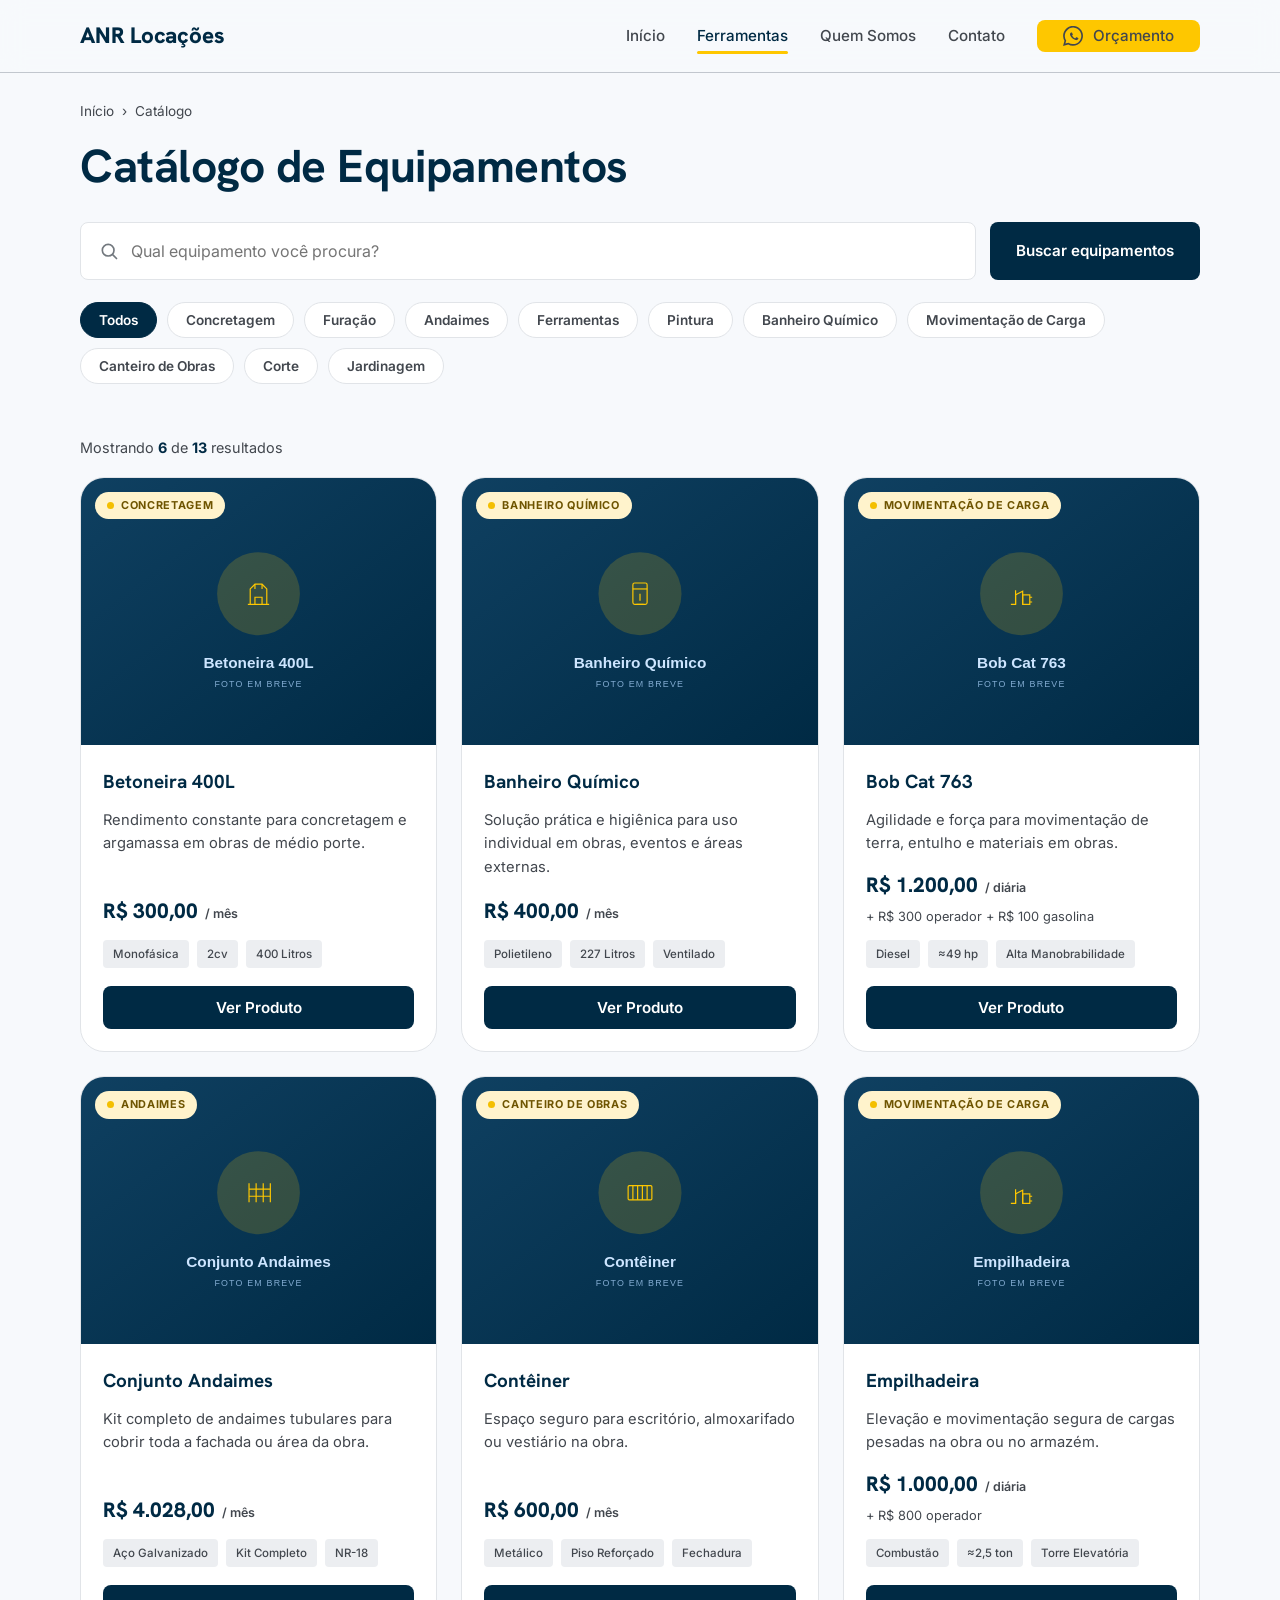
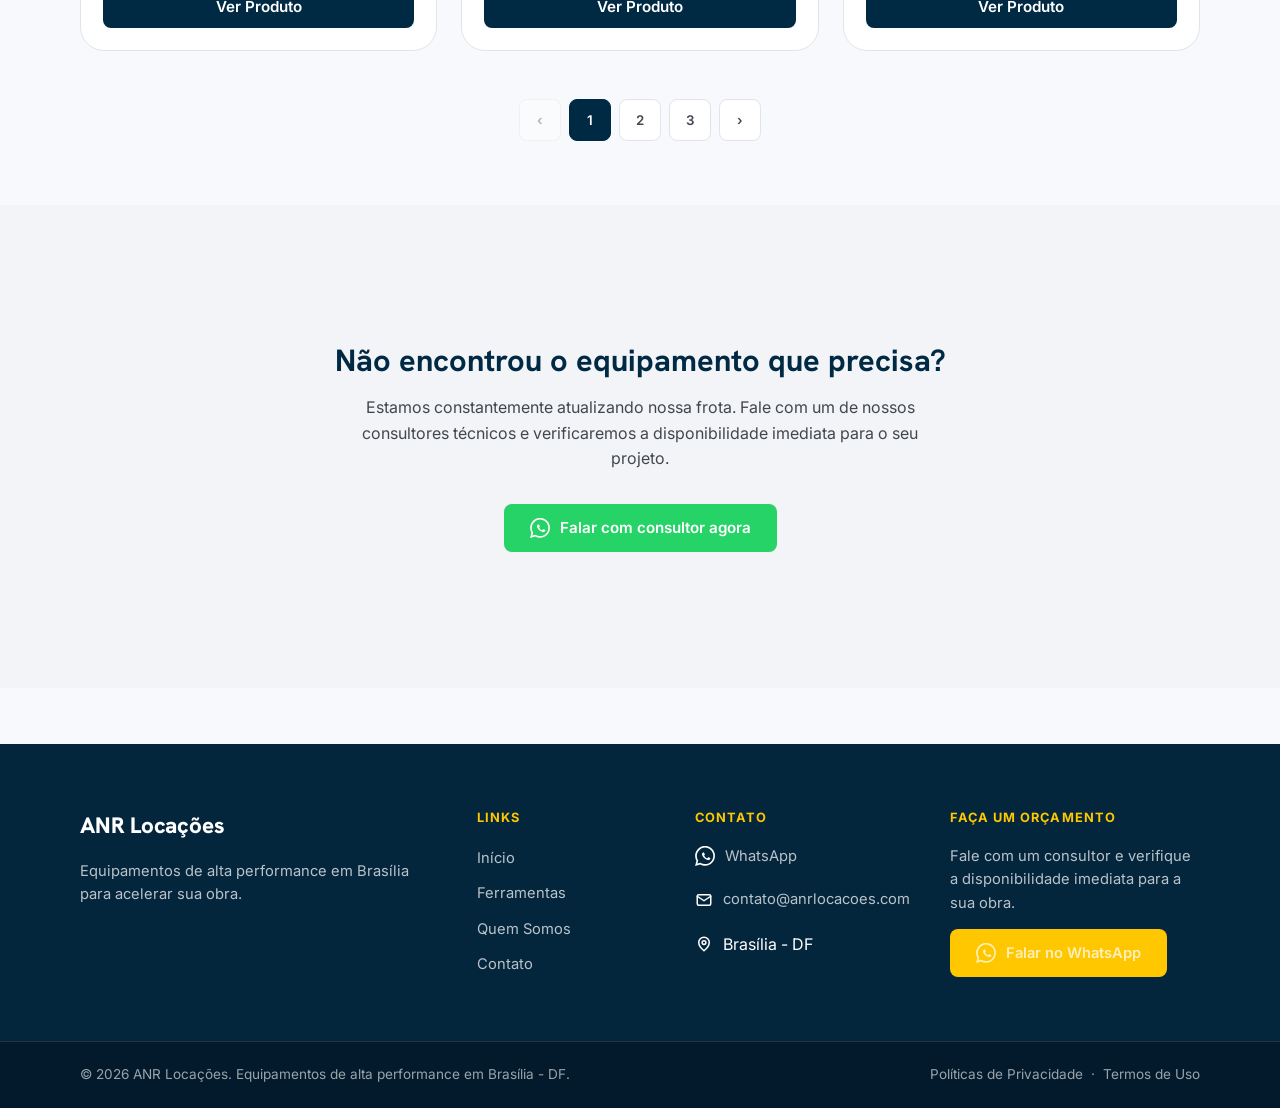
==== catalogo.html @ a4527ded "Initial commit: site ANR Locações Estrutura inicial do site estático (HTML/CSS/JS) para a ANR Locaçõ" ====
<!DOCTYPE html>
<html lang="pt-BR">
<head>
  <meta charset="UTF-8">
  <meta name="viewport" content="width=device-width, initial-scale=1.0">
  <title>Catálogo de Equipamentos — ANR Locações</title>
  <meta name="description" content="Catálogo completo de equipamentos para locação em Brasília. Filtre por categoria e encontre o que sua obra precisa.">
  <link rel="preconnect" href="https://fonts.googleapis.com">
  <link rel="preconnect" href="https://fonts.gstatic.com" crossorigin>
  <link href="https://fonts.googleapis.com/css2?family=Hanken+Grotesk:wght@600;700;800&family=Inter:wght@400;500;600;700&display=swap" rel="stylesheet">
  <link rel="stylesheet" href="css/estilo.css">
</head>
<body>
  <div id="header"></div>

  <main>
    <div class="container">
      <nav class="breadcrumb">
        <a href="index.html">Início</a>
        <span>›</span>
        <span>Catálogo</span>
      </nav>

      <header class="catalog-head">
        <h1 class="headline-lg text-primary" style="margin:8px 0 28px">Catálogo de Equipamentos</h1>

        <div class="search-bar">
          <label class="search-input">
            <svg viewBox="0 0 24 24" width="20" height="20" fill="none" stroke="currentColor" stroke-width="2" stroke-linecap="round"><circle cx="11" cy="11" r="7"/><path d="m21 21-4.3-4.3"/></svg>
            <input type="search" id="searchInput" placeholder="Qual equipamento você procura?">
          </label>
          <button class="btn btn-primary" id="searchBtn">Buscar equipamentos</button>
        </div>

        <div class="filter-chips" id="filterChips"></div>
      </header>

      <p class="result-count" id="resultCount"></p>
      <div id="catalogGrid" class="product-grid"></div>
      <nav class="pagination" id="pagination"></nav>
    </div>

    <!-- FAIXA CTA -->
    <section class="cta-band section" style="margin-top:64px">
      <div class="container">
        <h2 class="headline-md">Não encontrou o equipamento que precisa?</h2>
        <p>Estamos constantemente atualizando nossa frota. Fale com um de nossos consultores técnicos e verificaremos a disponibilidade imediata para o seu projeto.</p>
        <a class="btn btn-whatsapp" id="ctaConsultor" href="#" target="_blank" rel="noopener">
          <svg viewBox="0 0 24 24" width="20" height="20" fill="currentColor"><path d="M.06 24l1.7-6.2a11.9 11.9 0 1 1 4.5 4.4L.06 24zM6.6 20.1l.37.22a9.9 9.9 0 1 0-3.34-3.32l.24.38-1 3.67 3.73-.95zM18 14.3c-.25-.13-1.47-.72-1.7-.8-.23-.09-.4-.13-.56.13-.17.25-.64.8-.79.97-.14.16-.29.18-.54.06-.25-.13-1.05-.39-2-1.23-.74-.66-1.24-1.47-1.39-1.72-.14-.25-.01-.39.11-.51.11-.11.25-.29.37-.43.13-.14.17-.25.25-.41.08-.17.04-.31-.02-.43-.06-.13-.56-1.35-.77-1.85-.2-.48-.41-.42-.56-.42l-.48-.01c-.17 0-.43.06-.66.31-.23.25-.86.84-.86 2.05s.89 2.38 1.01 2.54c.12.17 1.75 2.67 4.23 3.74.59.26 1.05.41 1.41.52.59.19 1.13.16 1.56.1.48-.07 1.47-.6 1.68-1.18.21-.58.21-1.07.14-1.18-.06-.1-.22-.16-.47-.28z"/></svg>
          Falar com consultor agora
        </a>
      </div>
    </section>
  </main>

  <div id="footer"></div>

  <script src="js/config.js"></script>
  <script src="js/dados.js"></script>
  <script src="js/componentes.js"></script>
  <script src="js/catalogo.js"></script>
</body>
</html>
---- css/estilo.css ----
/* =====================================================================
   ANR LOCAÇÕES — Design System "Industrial Premium"
   Tokens extraídos fielmente do DESIGN.md do Google Stitch.
   Você normalmente NÃO precisa mexer aqui para adicionar produtos.
   ===================================================================== */

/* ---------- 1. TOKENS (cores, tipografia, espaçamento) ---------- */
:root {
  /* Superfícies / fundo */
  --surface:               #f7f9fc;
  --surface-card:          #ffffff;
  --surface-container-low: #f2f4f7;
  --surface-container:     #eceef1;
  --surface-container-high:#e6e8eb;

  /* Texto */
  --on-surface:            #191c1e;   /* grafite */
  --on-surface-variant:    #42474e;
  --outline:               #72787e;
  --outline-variant:       #c2c7ce;
  --card-border:           #e1e4e8;

  /* Primária — Azul Petróleo */
  --primary:               #002a44;
  --primary-container:     #0f4061;
  --on-primary:            #ffffff;
  --on-primary-container:  #83acd2;
  --primary-soft:          #cde5ff;

  /* Secundária — Amarelo Construção */
  --secondary:             #fec700;
  --secondary-dim:         #f4bf00;
  --on-secondary:          #191c1e;
  --secondary-soft:        #fff3cc;

  /* Apoio */
  --whatsapp:              #25d366;
  --whatsapp-dim:          #1ebe5b;
  --footer-bg:             #04263d;
  --footer-deep:           #021a2b;
  --error:                 #ba1a1a;

  /* Tipografia */
  --font-display: 'Hanken Grotesk', system-ui, sans-serif;
  --font-body:    'Inter', system-ui, sans-serif;

  /* Raios */
  --r-sm: 0.25rem;
  --r:    0.5rem;
  --r-md: 0.75rem;
  --r-lg: 1rem;
  --r-xl: 1.5rem;
  --r-full: 9999px;

  /* Espaçamento — regra dos 8px */
  --container: 1280px;
  --gutter: 24px;
  --section-gap: 120px;

  /* Sombras (azul petróleo, blur grande, baixa opacidade) */
  --shadow-card: 0 10px 30px rgba(15, 64, 97, 0.08);
  --shadow-float: 0 18px 50px rgba(15, 64, 97, 0.16);
}

/* ---------- 2. RESET ---------- */
*, *::before, *::after { box-sizing: border-box; margin: 0; padding: 0; }
html { scroll-behavior: smooth; -webkit-text-size-adjust: 100%; }
body {
  font-family: var(--font-body);
  font-size: 16px;
  line-height: 1.6;
  color: var(--on-surface);
  background: var(--surface);
  -webkit-font-smoothing: antialiased;
}
img { max-width: 100%; display: block; }
a { color: inherit; text-decoration: none; }
button { font-family: inherit; cursor: pointer; border: none; background: none; }
ul { list-style: none; }

/* ---------- 3. TIPOGRAFIA ---------- */
.display-lg {
  font-family: var(--font-display);
  font-size: clamp(2.25rem, 5.5vw, 4rem);
  font-weight: 800; line-height: 1.1; letter-spacing: -0.02em;
}
.headline-lg {
  font-family: var(--font-display);
  font-size: clamp(1.75rem, 3.6vw, 3rem);
  font-weight: 700; line-height: 1.2; letter-spacing: -0.01em;
}
.headline-md {
  font-family: var(--font-display);
  font-size: clamp(1.5rem, 2.4vw, 2rem);
  font-weight: 700; line-height: 1.3;
}
.label-md {
  font-family: var(--font-body);
  font-size: 0.875rem; font-weight: 600;
  letter-spacing: 0.05em; text-transform: uppercase;
}
.text-muted { color: var(--on-surface-variant); }
.text-primary { color: var(--primary); }

/* ---------- 4. LAYOUT ---------- */
.container {
  width: 100%;
  max-width: var(--container);
  margin-inline: auto;
  padding-inline: 80px;
}
.section { padding-block: 64px; }
.section-tight { padding-block: 32px; }

/* Título de seção com a "lasca" amarela */
.section-title {
  font-family: var(--font-display);
  font-size: clamp(1.5rem, 2.6vw, 2rem);
  font-weight: 800; color: var(--primary);
  letter-spacing: -0.01em; text-transform: uppercase;
  position: relative; padding-left: 18px; margin-bottom: 8px;
}
.section-title::before {
  content: ""; position: absolute; left: 0; top: 0.15em; bottom: 0.15em;
  width: 6px; border-radius: var(--r-full); background: var(--secondary);
}
.section-sub { color: var(--on-surface-variant); margin-bottom: 40px; max-width: 60ch; }

/* ---------- 5. BOTÕES ---------- */
.btn {
  display: inline-flex; align-items: center; justify-content: center; gap: 10px;
  font-family: var(--font-body); font-weight: 600; font-size: 0.95rem;
  padding: 14px 26px; border-radius: var(--r); line-height: 1;
  transition: transform .15s ease, background .2s ease, box-shadow .2s ease;
  white-space: nowrap;
}
.btn:active { transform: translateY(1px); }
.btn-primary { background: var(--primary); color: var(--on-primary); }
.btn-primary:hover { background: var(--primary-container); box-shadow: var(--shadow-card); }
.btn-secondary { background: var(--secondary); color: var(--on-secondary); }
.btn-secondary:hover { background: var(--secondary-dim); box-shadow: 0 8px 22px rgba(244,191,0,.35); }
.btn-ghost { background: transparent; border: 2px solid currentColor; }
.btn-ghost.on-dark { color: #fff; }
.btn-ghost:not(.on-dark) { color: var(--primary); }
.btn-ghost:hover { background: rgba(255,255,255,.08); }
.btn-whatsapp { background: var(--whatsapp); color: #fff; }
.btn-whatsapp:hover { background: var(--whatsapp-dim); box-shadow: 0 8px 22px rgba(37,211,102,.35); }
.btn-block { width: 100%; }

/* ---------- 6. CABEÇALHO ---------- */
.site-header {
  position: sticky; top: 0; z-index: 50;
  background: rgba(247,249,252,.85); backdrop-filter: blur(12px);
  border-bottom: 1px solid var(--outline-variant);
}
.site-header .container {
  display: flex; align-items: center; justify-content: space-between;
  height: 72px;
}
.brand {
  font-family: var(--font-display); font-weight: 800; font-size: 1.4rem;
  color: var(--primary); letter-spacing: -0.01em;
}
.nav { display: flex; align-items: center; gap: 32px; }
.nav a {
  font-size: 0.95rem; font-weight: 500; color: var(--on-surface-variant);
  position: relative; padding-block: 6px; transition: color .2s;
}
.nav a:hover, .nav a.active { color: var(--primary); }
.nav a.active::after {
  content: ""; position: absolute; left: 0; right: 0; bottom: 0; height: 3px;
  background: var(--secondary); border-radius: var(--r-full);
}
.nav-toggle { display: none; flex-direction: column; gap: 5px; padding: 8px; }
.nav-toggle span { width: 24px; height: 2px; background: var(--primary); border-radius: 2px; }

/* ---------- 7. HERO ---------- */
.hero { padding-top: 32px; }
.hero .container { max-width: 1480px; padding-inline: 48px; }
.hero-card {
  position: relative; border-radius: var(--r-xl); overflow: hidden;
  min-height: 440px; display: flex; align-items: center;
  background: var(--primary);
}
.hero-bg { position: absolute; inset: 0; width: 100%; height: 100%; object-fit: cover; }
.hero-overlay {
  position: absolute; inset: 0;
  background: linear-gradient(100deg, rgba(0,29,50,.92) 0%, rgba(0,42,68,.78) 45%, rgba(0,42,68,.25) 100%);
}
.hero-content { position: relative; z-index: 2; padding: 48px 56px; max-width: 640px; color: #fff; }
.hero-content .display-lg { color: #fff; font-size: clamp(2rem, 4.4vw, 3.4rem); line-height: 1.12; margin-bottom: 16px; }
.hero-content p { color: rgba(255,255,255,.85); font-size: 1.02rem; margin-bottom: 26px; max-width: 46ch; }
.hero-actions { display: flex; gap: 14px; flex-wrap: wrap; }
.hero-badge {
  position: absolute; right: 40px; bottom: 40px; z-index: 3;
  background: #fff; color: var(--on-surface); border-radius: var(--r-lg);
  padding: 18px 22px; max-width: 240px; box-shadow: var(--shadow-float);
  display: flex; gap: 14px; align-items: flex-start;
}
.hero-badge .pip {
  flex: none; width: 38px; height: 38px; border-radius: var(--r-full);
  background: var(--secondary); color: var(--primary);
  display: grid; place-items: center;
}
.hero-badge strong { display: block; font-family: var(--font-display); font-size: .95rem; }
.hero-badge span { font-size: .85rem; color: var(--on-surface-variant); }

/* ---------- 8. CATEGORIAS (grid de ícones) ---------- */
.cat-grid {
  display: grid; grid-template-columns: repeat(6, 1fr); gap: 16px;
}
.cat-card {
  background: var(--surface-card); border: 1px solid var(--card-border);
  border-radius: var(--r-lg); padding: 24px 14px; text-align: center;
  display: flex; flex-direction: column; align-items: center; gap: 14px;
  transition: transform .18s ease, box-shadow .18s ease, border-color .18s;
}
.cat-card:hover { transform: translateY(-4px); box-shadow: var(--shadow-card); border-color: var(--primary-soft); }
.cat-icon {
  width: 52px; height: 52px; border-radius: var(--r-md);
  background: var(--surface-container); color: var(--primary);
  display: grid; place-items: center;
}
.cat-card:hover .cat-icon { background: var(--primary); color: var(--secondary); }
.cat-name {
  font-family: var(--font-body); font-weight: 700; font-size: .78rem;
  letter-spacing: .04em; text-transform: uppercase; color: var(--primary);
}

/* ---------- 9. CARD DE PRODUTO ---------- */
.product-grid {
  display: grid; grid-template-columns: repeat(3, 1fr); gap: 24px;
}
.product-card {
  background: var(--surface-card); border: 1px solid var(--card-border);
  border-radius: var(--r-xl); overflow: hidden; display: flex; flex-direction: column;
  transition: transform .2s ease, box-shadow .2s ease;
}
.product-card:hover { transform: translateY(-6px); box-shadow: var(--shadow-card); }
.product-media { position: relative; aspect-ratio: 4/3; background: var(--surface-container-low); }
.product-media img { width: 100%; height: 100%; object-fit: cover; }
.product-chip {
  position: absolute; top: 14px; left: 14px; z-index: 2;
  background: var(--secondary-soft); color: var(--on-secondary-container, #6e5400);
  border-radius: var(--r-full); padding: 5px 12px;
  font-size: .68rem; font-weight: 700; letter-spacing: .06em; text-transform: uppercase;
  display: inline-flex; align-items: center; gap: 7px;
}
.product-chip .dot { width: 7px; height: 7px; border-radius: 50%; background: var(--secondary-dim); }
.product-body { padding: 22px; display: flex; flex-direction: column; gap: 12px; flex: 1; }
.product-title {
  font-family: var(--font-display); font-weight: 700; font-size: 1.18rem; color: var(--primary);
}
.product-desc { color: var(--on-surface-variant); font-size: .92rem; flex: 1; }
.spec-tags { display: flex; flex-wrap: wrap; gap: 8px; }
.spec-tag {
  background: var(--surface-container); color: var(--on-surface-variant);
  font-size: .72rem; font-weight: 500; padding: 5px 10px; border-radius: var(--r-sm);
}
.product-card .btn { margin-top: 6px; }

/* Disponibilidade */
.status-chip {
  display: inline-flex; align-items: center; gap: 8px;
  font-size: .8rem; font-weight: 600; padding: 6px 14px; border-radius: var(--r-full);
}
.status-chip.available { background: var(--secondary-soft); color: #6e5400; }
.status-chip.unavailable { background: var(--surface-container-high); color: var(--on-surface-variant); }
.status-chip .dot { width: 8px; height: 8px; border-radius: 50%; }
.status-chip.available .dot { background: var(--secondary-dim); }
.status-chip.unavailable .dot { background: var(--outline); }

/* Preço de locação */
.price-tag {
  font-family: var(--font-display); font-weight: 800; font-size: 1.3rem; color: var(--primary);
}
.price-tag .price-period {
  font-family: var(--font-body); font-size: .78rem; font-weight: 600;
  color: var(--on-surface-variant); margin-left: 2px;
}
.price-tag-lg { font-size: 1.7rem; margin: 6px 0 4px; }
.extra-cost { font-size: .8rem; color: var(--on-surface-variant); margin-top: -6px; }

/* ---------- 10. SEÇÃO "QUEM SOMOS" (petróleo) ---------- */
.about {
  background: linear-gradient(135deg, var(--primary) 0%, var(--primary-container) 100%);
  color: #fff;
}
.about .container { display: grid; grid-template-columns: 1fr 1.1fr; gap: 56px; align-items: center; padding-block: 96px; }
.about-img { border-radius: var(--r-lg); overflow: hidden; aspect-ratio: 4/5; box-shadow: var(--shadow-float); }
.about-img img { width: 100%; height: 100%; object-fit: cover; }
.about h2 { color: #fff; margin-bottom: 20px; }
.about p { color: rgba(255,255,255,.8); margin-bottom: 28px; }
.about-list { display: grid; grid-template-columns: 1fr 1fr; gap: 14px 24px; }
.about-list li { display: flex; align-items: center; gap: 10px; font-weight: 600; font-size: .92rem; }
.about-list .dot { width: 9px; height: 9px; border-radius: 50%; background: var(--secondary); flex: none; }

/* ---------- 11. ESTATÍSTICAS ---------- */
.stats { display: grid; grid-template-columns: repeat(4, 1fr); gap: 32px; }
.stat-number { font-family: var(--font-display); font-weight: 800; font-size: 2.5rem; color: var(--primary); line-height: 1; }
.stat-label { display: flex; align-items: center; gap: 8px; margin-top: 10px; font-size: .85rem; color: var(--on-surface-variant); }
.stat-label .dot { width: 8px; height: 8px; border-radius: 50%; background: var(--secondary); }

/* ---------- 12. RODAPÉ ---------- */
.site-footer { background: var(--footer-bg); color: #fff; margin-top: 56px; }
.footer-grid { display: grid; grid-template-columns: 2fr 1fr 1fr 1.4fr; gap: 40px; padding-block: 64px; }
.footer-grid .brand { color: #fff; margin-bottom: 16px; }
.footer-grid p, .footer-grid a { color: rgba(255,255,255,.72); font-size: .92rem; }
.footer-grid a:hover { color: var(--secondary); }
.footer-col h4 { font-size: .8rem; letter-spacing: .08em; text-transform: uppercase; color: var(--secondary); margin-bottom: 16px; }
.footer-col ul { display: flex; flex-direction: column; gap: 10px; }
.footer-contact li { display: flex; align-items: center; gap: 10px; margin-bottom: 10px; }
.newsletter { display: flex; gap: 8px; margin-top: 14px; }
.newsletter input {
  flex: 1; padding: 12px 14px; border-radius: var(--r); border: none;
  background: rgba(255,255,255,.1); color: #fff; font-family: inherit;
}
.newsletter input::placeholder { color: rgba(255,255,255,.5); }
.footer-bottom {
  border-top: 1px solid rgba(255,255,255,.12); background: var(--footer-deep);
}
.footer-bottom .container {
  display: flex; align-items: center; justify-content: space-between;
  padding-block: 22px; font-size: .85rem; color: rgba(255,255,255,.6); flex-wrap: wrap; gap: 10px;
}
.footer-bottom a { color: rgba(255,255,255,.6); }

/* ---------- 13. CATÁLOGO (busca, filtros, paginação) ---------- */
.breadcrumb { display: flex; gap: 8px; align-items: center; color: var(--on-surface-variant); font-size: .85rem; padding-top: 28px; }
.breadcrumb a:hover { color: var(--primary); }
.catalog-head { padding-block: 8px 28px; }
.search-bar { display: flex; gap: 14px; margin-bottom: 22px; }
.search-input {
  flex: 1; display: flex; align-items: center; gap: 12px;
  background: var(--surface-card); border: 1px solid var(--card-border);
  border-radius: var(--r); padding: 4px 18px; transition: border-color .2s, box-shadow .2s;
}
.search-input:focus-within { border-color: var(--primary); box-shadow: 0 0 0 3px rgba(0,42,68,.08); }
.search-input input { flex: 1; border: none; outline: none; padding: 14px 0; font-family: inherit; font-size: 1rem; background: transparent; color: var(--on-surface); }
.search-input svg { color: var(--outline); flex: none; }
.filter-chips { display: flex; flex-wrap: wrap; gap: 10px; }
.chip {
  background: var(--surface-card); border: 1px solid var(--card-border);
  color: var(--on-surface-variant); padding: 9px 18px; border-radius: var(--r-full);
  font-size: .85rem; font-weight: 600; transition: all .18s;
}
.chip:hover { border-color: var(--primary); color: var(--primary); }
.chip.active { background: var(--primary); color: #fff; border-color: var(--primary); }
.result-count { color: var(--on-surface-variant); font-size: .9rem; padding-block: 24px 18px; }
.result-count b { color: var(--primary); }
.empty-state { text-align: center; padding: 80px 20px; color: var(--on-surface-variant); }
.empty-state svg { color: var(--outline-variant); margin-bottom: 16px; }

.pagination { display: flex; justify-content: center; gap: 8px; margin-top: 48px; }
.pagination button {
  min-width: 42px; height: 42px; padding: 0 12px; border-radius: var(--r);
  border: 1px solid var(--card-border); background: var(--surface-card);
  color: var(--on-surface-variant); font-weight: 600; transition: all .18s;
}
.pagination button:hover:not(:disabled):not(.active) { border-color: var(--primary); color: var(--primary); }
.pagination button.active { background: var(--primary); color: #fff; border-color: var(--primary); }
.pagination button:disabled { opacity: .4; cursor: not-allowed; }

.cta-band { background: var(--surface-container-low); text-align: center; }
.cta-band .container { padding-block: 72px; }
.cta-band h2 { color: var(--primary); margin-bottom: 14px; }
.cta-band p { color: var(--on-surface-variant); max-width: 60ch; margin: 0 auto 32px; }

/* ---------- 14. PÁGINA DE PRODUTO ---------- */
.product-detail { display: grid; grid-template-columns: 1fr 1fr; gap: 56px; padding-block: 32px 24px; align-items: start; }
.detail-gallery { position: sticky; top: 96px; }
.detail-main-img {
  position: relative;
  border-radius: var(--r-xl); overflow: hidden; border: 1px solid var(--card-border);
  background: var(--surface-card); aspect-ratio: 1; box-shadow: var(--shadow-card);
}
.detail-main-img img { width: 100%; height: 100%; object-fit: cover; }
.detail-info .product-chip { position: static; margin-bottom: 16px; }
.detail-info h1 { font-family: var(--font-display); font-weight: 800; font-size: clamp(1.8rem, 3.4vw, 2.6rem); color: var(--primary); line-height: 1.15; margin-bottom: 16px; }
.detail-info > p { color: var(--on-surface-variant); font-size: 1.05rem; margin-bottom: 24px; }
.detail-actions { display: flex; gap: 14px; margin-block: 28px; flex-wrap: wrap; }
.spec-table { width: 100%; border-collapse: collapse; margin-top: 8px; border: 1px solid var(--card-border); border-radius: var(--r-lg); overflow: hidden; }
.spec-table th, .spec-table td { text-align: left; padding: 14px 18px; font-size: .92rem; }
.spec-table tr:nth-child(odd) { background: var(--surface-container-low); }
.spec-table th { color: var(--on-surface-variant); font-weight: 600; width: 45%; }
.spec-table td { color: var(--primary); font-weight: 600; }
.detail-block-title { font-family: var(--font-display); font-weight: 700; font-size: 1.25rem; color: var(--primary); margin: 36px 0 14px; }

/* Grade de produtos relacionados (4 colunas) */
.related-grid { display: grid; grid-template-columns: repeat(4, 1fr); gap: 24px; }
/* Seção quase full-width: margem pequena das bordas, com teto em 1600px */
.related-section { padding-inline: max(40px, calc((100% - 1600px) / 2)); }
.carousel { position: relative; }
.carousel-arrow { display: none; }

/* ---------- 14b. VÍDEO "VEJA COMO FUNCIONA" ---------- */
.video-section { text-align: center; padding-block: 72px 16px; scroll-margin-top: 90px; }
.vc-title { font-family: var(--font-display); font-weight: 800; font-size: clamp(1.6rem, 3vw, 2.2rem); color: var(--primary); margin-bottom: 12px; }
.vc-sub { color: var(--on-surface-variant); max-width: 56ch; margin: 0 auto 36px; }
.video-frame {
  position: relative; max-width: 900px; margin: 0 auto; aspect-ratio: 16 / 9;
  border-radius: var(--r-xl); overflow: hidden; background: #000;
  border: 1px solid var(--card-border); box-shadow: var(--shadow-card);
}
.video-frame iframe { width: 100%; height: 100%; display: block; border: 0; }
.video-facade { position: absolute; inset: 0; background-size: cover; background-position: center; cursor: pointer; }
.video-facade::after { content: ""; position: absolute; inset: 0; background: linear-gradient(0deg, rgba(0,29,50,.30), rgba(0,29,50,.08)); }
.video-play-btn {
  position: absolute; top: 50%; left: 50%; transform: translate(-50%, -50%); z-index: 2;
  width: 76px; height: 76px; border-radius: var(--r-md);
  background: var(--primary); color: #fff; display: grid; place-items: center;
  box-shadow: var(--shadow-float); transition: transform .18s, background .2s;
}
.video-play-btn svg { margin-left: 3px; }
.video-facade:hover .video-play-btn { transform: translate(-50%, -50%) scale(1.06); background: var(--primary-container); }

/* Selo "Vídeo Demonstrativo" sobre a imagem do produto */
.video-badge {
  position: absolute; right: 14px; bottom: 14px; z-index: 3;
  display: inline-flex; align-items: center; gap: 9px;
  background: rgba(255,255,255,.96); color: var(--primary);
  padding: 8px 15px 8px 8px; border-radius: var(--r-full);
  font-size: .82rem; font-weight: 700; box-shadow: var(--shadow-float);
  backdrop-filter: blur(4px); transition: transform .18s, box-shadow .18s;
}
.video-badge:hover { transform: translateY(-2px); box-shadow: 0 20px 40px rgba(15,64,97,.22); }
.video-badge .vb-ico {
  width: 24px; height: 24px; border-radius: 50%; flex: none;
  background: var(--primary); color: #fff; display: grid; place-items: center;
}
.video-badge .vb-ico svg { margin-left: 1px; }

/* ---------- 15. UTIL / ANIMAÇÃO ---------- */
.flex-between { display: flex; align-items: center; justify-content: space-between; gap: 16px; }
.link-arrow { display: inline-flex; align-items: center; gap: 6px; font-weight: 600; font-size: .9rem; color: var(--primary); }
.link-arrow:hover { gap: 10px; }
.fade-up { opacity: 0; transform: translateY(16px); animation: fadeUp .6s ease forwards; }
@keyframes fadeUp { to { opacity: 1; transform: none; } }

/* Botão flutuante do WhatsApp — escondido por padrão, aparece só no mobile */
.whatsapp-fab { display: none; }

/* ---------- 16. RESPONSIVO ---------- */
@media (max-width: 1024px) {
  .container { padding-inline: 40px; }
  .hero .container { padding-inline: 40px; }
  .hero-card { min-height: 380px; }
  .cat-grid { grid-template-columns: repeat(3, 1fr); }
  .product-grid { grid-template-columns: repeat(2, 1fr); }
  .related-grid { grid-template-columns: repeat(2, 1fr); }
  .footer-grid { grid-template-columns: 1fr 1fr; }
  .about .container { grid-template-columns: 1fr; }
  .about-img { max-width: 420px; }
  .product-detail { grid-template-columns: 1fr; }
  .detail-gallery { position: static; }
}
@media (max-width: 680px) {
  .container { padding-inline: 20px; }
  .hero { padding-top: 0; }
  .hero .container { padding-inline: 0; }
  .hero-card { min-height: 480px; border-radius: 0; }
  .whatsapp-fab {
    display: grid; place-items: center; position: fixed; right: 16px; bottom: 16px; z-index: 60;
    width: 58px; height: 58px; border-radius: 50%;
    background: var(--whatsapp); color: #fff; box-shadow: var(--shadow-float);
  }
  .whatsapp-fab svg { width: 30px; height: 30px; }
  .whatsapp-fab:active { transform: scale(.94); }
  .nav { display: none; }
  .nav.open {
    display: flex; flex-direction: column; position: absolute; top: 72px; left: 0; right: 0;
    background: var(--surface-card); padding: 20px; gap: 16px; border-bottom: 1px solid var(--outline-variant);
  }
  .nav-toggle { display: flex; }
  .hero-content { padding: 30px 22px; }
  .hero-content .display-lg { font-size: 1.75rem; line-height: 1.18; }
  .hero-content p { font-size: .95rem; margin-bottom: 20px; }
  .hero-badge { display: none; }
  .hero-actions .btn { flex: 1; }
  .cat-grid { grid-template-columns: repeat(2, 1fr); }
  .product-grid { grid-template-columns: 1fr; }
  .carousel-track {
    display: flex; gap: 16px;
    overflow-x: auto; scroll-snap-type: x mandatory; scroll-behavior: smooth;
    -webkit-overflow-scrolling: touch; padding-bottom: 6px;
    scrollbar-width: none;
  }
  .carousel-track::-webkit-scrollbar { display: none; }
  .carousel-track > .product-card { flex: 0 0 82%; scroll-snap-align: center; }
  .related-section { padding-inline: 20px; }
  .carousel-arrow {
    display: grid; place-items: center; position: absolute; top: 33%;
    transform: translateY(-50%); z-index: 4;
    width: 44px; height: 44px; border-radius: 50%; padding: 0;
    background: var(--primary); color: #fff; box-shadow: var(--shadow-float);
    transition: background .2s, opacity .2s;
  }
  .carousel-arrow.prev { left: -4px; }
  .carousel-arrow.next { right: -4px; }
  .carousel-arrow:disabled { background: var(--outline-variant); opacity: .7; cursor: default; }
  .stats { grid-template-columns: 1fr 1fr; gap: 28px 16px; }
  .footer-grid { grid-template-columns: 1fr; gap: 32px; }
  .search-bar { flex-direction: column; }
  .search-bar .btn { width: 100%; }
  .about-list { grid-template-columns: 1fr; }
}
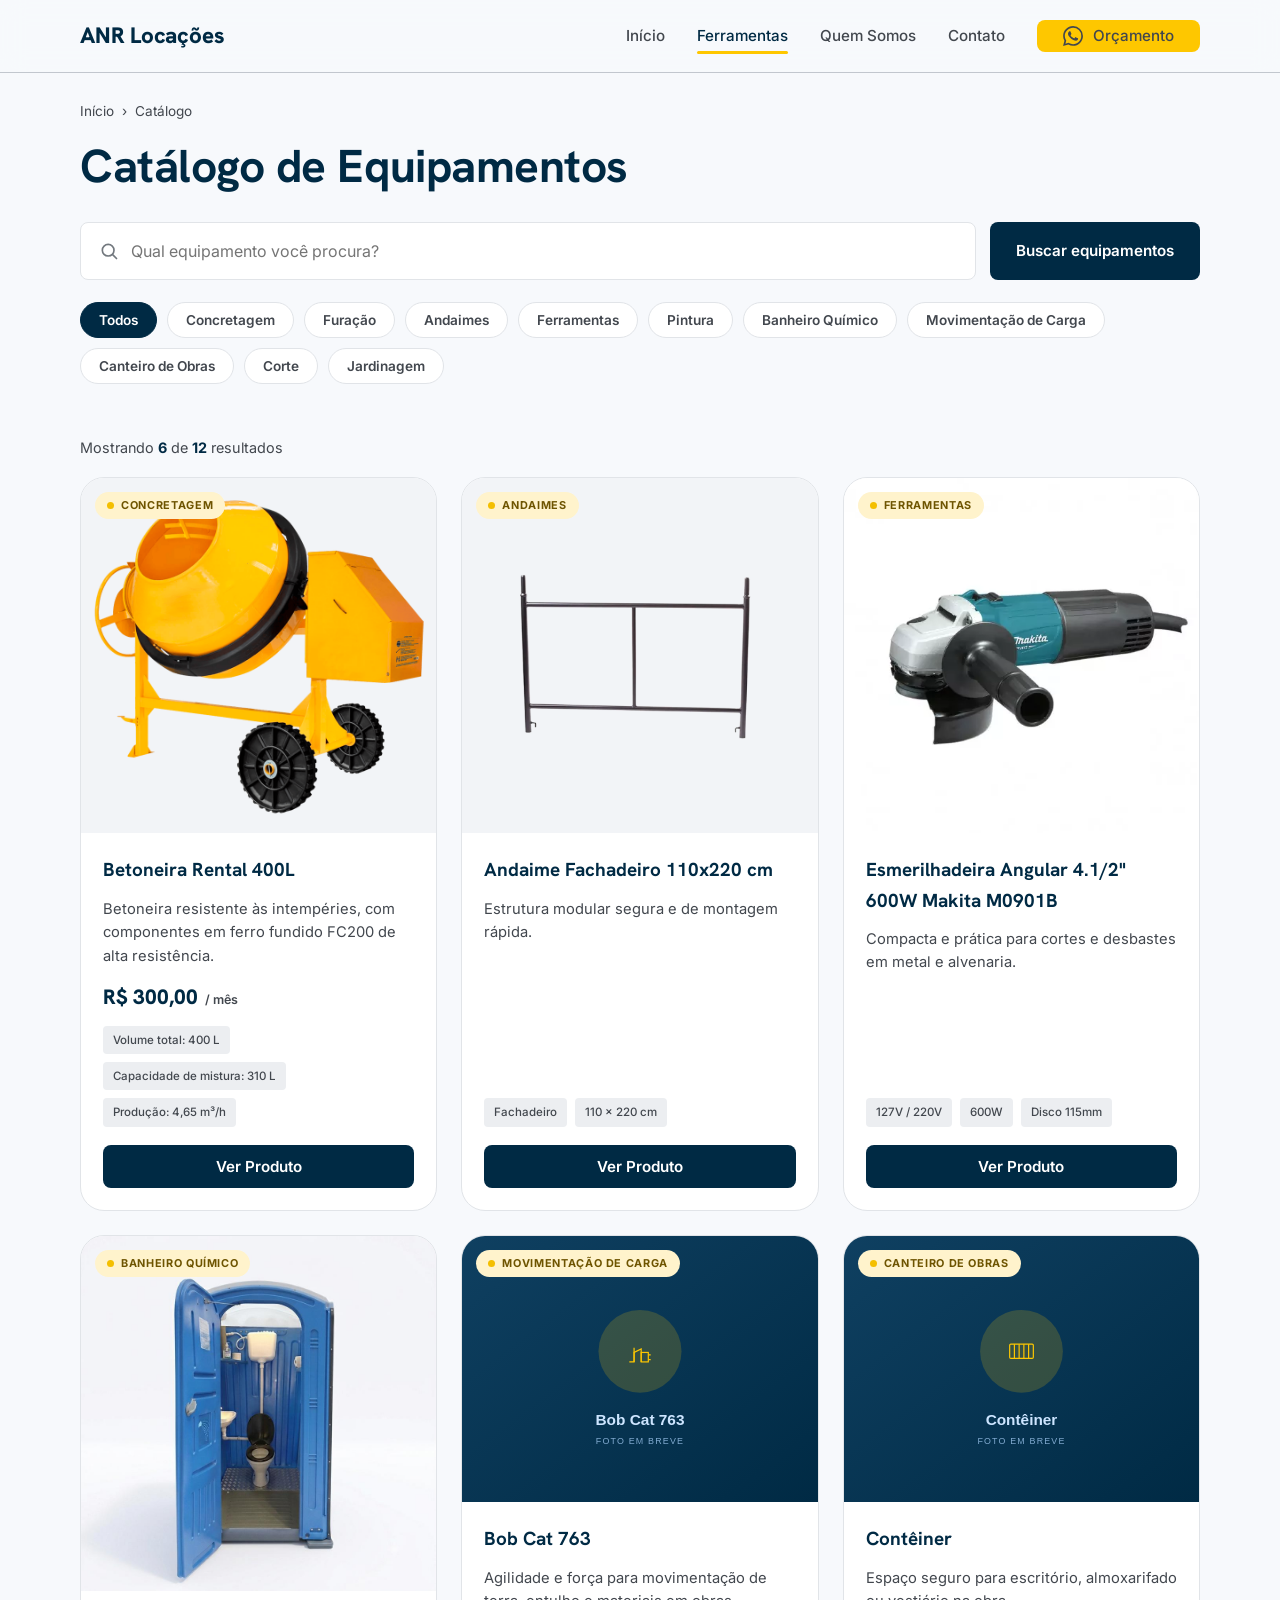
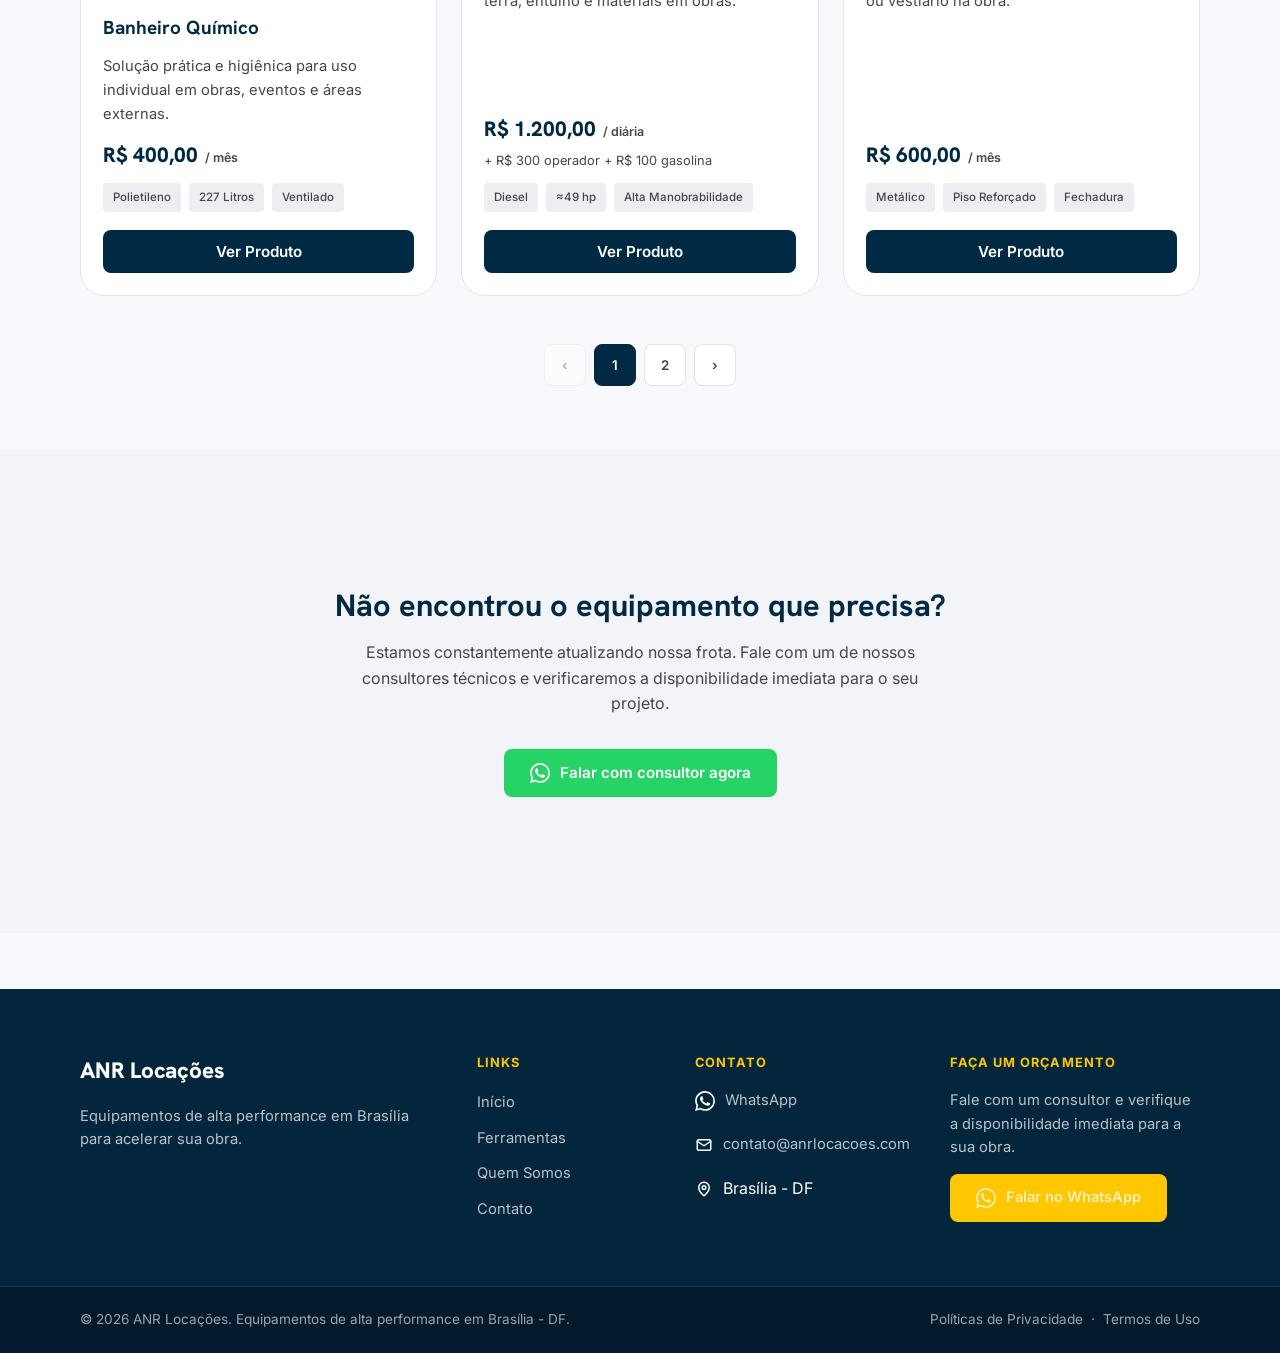
==== commit 6918864e: "comeco da implementacao de itens reais" ====
--- a/catalogo.html
+++ b/catalogo.html
@@ -46,7 +46,7 @@
         <h2 class="headline-md">Não encontrou o equipamento que precisa?</h2>
         <p>Estamos constantemente atualizando nossa frota. Fale com um de nossos consultores técnicos e verificaremos a disponibilidade imediata para o seu projeto.</p>
         <a class="btn btn-whatsapp" id="ctaConsultor" href="#" target="_blank" rel="noopener">
-          <svg viewBox="0 0 24 24" width="20" height="20" fill="currentColor"><path d="M.06 24l1.7-6.2a11.9 11.9 0 1 1 4.5 4.4L.06 24zM6.6 20.1l.37.22a9.9 9.9 0 1 0-3.34-3.32l.24.38-1 3.67 3.73-.95zM18 14.3c-.25-.13-1.47-.72-1.7-.8-.23-.09-.4-.13-.56.13-.17.25-.64.8-.79.97-.14.16-.29.18-.54.06-.25-.13-1.05-.39-2-1.23-.74-.66-1.24-1.47-1.39-1.72-.14-.25-.01-.39.11-.51.11-.11.25-.29.37-.43.13-.14.17-.25.25-.41.08-.17.04-.31-.02-.43-.06-.13-.56-1.35-.77-1.85-.2-.48-.41-.42-.56-.42l-.48-.01c-.17 0-.43.06-.66.31-.23.25-.86.84-.86 2.05s.89 2.38 1.01 2.54c.12.17 1.75 2.67 4.23 3.74.59.26 1.05.41 1.41.52.59.19 1.13.16 1.56.1.48-.07 1.47-.6 1.68-1.18.21-.58.21-1.07.14-1.18-.06-.1-.22-.16-.47-.28z"/></svg>
+          <svg viewBox="0 0 24 24" width="20" height="20" fill="currentColor"><path d="M17.472 14.382c-.297-.149-1.758-.867-2.03-.967-.273-.099-.471-.148-.67.15-.197.297-.767.966-.94 1.164-.173.199-.347.223-.644.075-.297-.15-1.255-.463-2.39-1.475-.883-.788-1.48-1.761-1.653-2.059-.173-.297-.018-.458.13-.606.134-.133.298-.347.446-.52.149-.174.198-.298.298-.497.099-.198.05-.371-.025-.52-.075-.149-.669-1.612-.916-2.207-.242-.579-.487-.5-.669-.51-.173-.008-.371-.01-.57-.01-.198 0-.52.074-.792.372-.272.297-1.04 1.016-1.04 2.479 0 1.462 1.065 2.875 1.213 3.074.149.198 2.096 3.2 5.077 4.487.709.306 1.262.489 1.694.625.712.227 1.36.195 1.871.118.571-.085 1.758-.719 2.006-1.413.248-.694.248-1.289.173-1.413-.074-.124-.272-.198-.57-.347zm-5.421 7.403h-.004a9.87 9.87 0 0 1-5.031-1.378l-.361-.214-3.741.982.998-3.648-.235-.374a9.86 9.86 0 0 1-1.51-5.26c.001-5.45 4.436-9.884 9.888-9.884 2.64 0 5.122 1.03 6.988 2.898a9.825 9.825 0 0 1 2.893 6.994c-.003 5.45-4.437 9.884-9.885 9.884zm8.413-18.297A11.815 11.815 0 0 0 12.05.001C5.495.001.16 5.336.157 11.893c0 2.096.547 4.142 1.588 5.945L.057 24l6.305-1.654a11.882 11.882 0 0 0 5.683 1.448h.005c6.554 0 11.89-5.335 11.893-11.893a11.821 11.821 0 0 0-3.48-8.413z"/></svg>
           Falar com consultor agora
         </a>
       </div>
--- a/css/estilo.css
+++ b/css/estilo.css
@@ -111,6 +111,7 @@
 }
 .section { padding-block: 64px; }
 .section-tight { padding-block: 32px; }
+.stats-band { background: var(--surface); border-block: 1px solid var(--outline-variant); margin-bottom: 48px; }
 
 /* Título de seção com a "lasca" amarela */
 .section-title {
@@ -281,6 +282,39 @@
 .price-tag-lg { font-size: 1.7rem; margin: 6px 0 4px; }
 .extra-cost { font-size: .8rem; color: var(--on-surface-variant); margin-top: -6px; }
 
+/* ---------- 9b. POR QUE ESCOLHER A ANR ---------- */
+.material-symbols-outlined {
+  font-variation-settings: 'FILL' 0, 'wght' 400, 'GRAD' 0, 'opsz' 24;
+}
+.why-header { text-align: center; margin-bottom: 40px; }
+.why-title {
+  font-family: var(--font-display); font-weight: 800;
+  font-size: clamp(1.5rem, 2.6vw, 2rem); color: var(--primary);
+  letter-spacing: -0.01em; text-transform: uppercase;
+}
+.why-grid {
+  display: grid; grid-template-columns: repeat(4, 1fr); gap: 24px;
+}
+.why-card {
+  background: var(--surface-card); border: 1px solid var(--card-border);
+  border-radius: var(--r-xl); padding: 32px 28px;
+  display: flex; flex-direction: column; align-items: center; text-align: center;
+  transition: transform .18s ease, box-shadow .18s ease;
+}
+.why-card:hover { box-shadow: var(--shadow-card); }
+.why-icon {
+  width: 64px; height: 64px; border-radius: var(--r-full);
+  background: rgba(15, 64, 97, .08); color: var(--primary);
+  display: grid; place-items: center; margin-bottom: 24px;
+  font-size: 32px; transition: transform .18s ease;
+}
+.why-card:hover .why-icon { transform: scale(1.1); }
+.why-card h3 {
+  font-family: var(--font-display); font-weight: 700; font-size: 1.25rem;
+  color: var(--primary); margin-bottom: 16px;
+}
+.why-card p { color: var(--on-surface-variant); font-size: 1rem; }
+
 /* ---------- 10. SEÇÃO "QUEM SOMOS" (petróleo) ---------- */
 .about {
   background: linear-gradient(135deg, var(--primary) 0%, var(--primary-container) 100%);
@@ -296,9 +330,9 @@
 .about-list .dot { width: 9px; height: 9px; border-radius: 50%; background: var(--secondary); flex: none; }
 
 /* ---------- 11. ESTATÍSTICAS ---------- */
-.stats { display: grid; grid-template-columns: repeat(4, 1fr); gap: 32px; }
-.stat-number { font-family: var(--font-display); font-weight: 800; font-size: 2.5rem; color: var(--primary); line-height: 1; }
-.stat-label { display: flex; align-items: center; gap: 8px; margin-top: 10px; font-size: .85rem; color: var(--on-surface-variant); }
+.stats { display: grid; grid-template-columns: repeat(4, 1fr); gap: 24px; }
+.stat-number { font-family: var(--font-display); font-weight: 800; font-size: 2.5rem; color: var(--primary); line-height: 1; margin-bottom: 8px; }
+.stat-label { display: flex; align-items: center; gap: 8px; font-size: .875rem; font-weight: 600; letter-spacing: .05em; color: var(--on-surface-variant); }
 .stat-label .dot { width: 8px; height: 8px; border-radius: 50%; background: var(--secondary); }
 
 /* ---------- 12. RODAPÉ ---------- */
@@ -446,6 +480,7 @@
   .hero .container { padding-inline: 40px; }
   .hero-card { min-height: 380px; }
   .cat-grid { grid-template-columns: repeat(3, 1fr); }
+  .why-grid { grid-template-columns: repeat(2, 1fr); }
   .product-grid { grid-template-columns: repeat(2, 1fr); }
   .related-grid { grid-template-columns: repeat(2, 1fr); }
   .footer-grid { grid-template-columns: 1fr 1fr; }
@@ -478,6 +513,7 @@
   .hero-badge { display: none; }
   .hero-actions .btn { flex: 1; }
   .cat-grid { grid-template-columns: repeat(2, 1fr); }
+  .why-grid { grid-template-columns: 1fr; }
   .product-grid { grid-template-columns: 1fr; }
   .carousel-track {
     display: flex; gap: 16px;
@@ -498,7 +534,8 @@
   .carousel-arrow.prev { left: -4px; }
   .carousel-arrow.next { right: -4px; }
   .carousel-arrow:disabled { background: var(--outline-variant); opacity: .7; cursor: default; }
-  .stats { grid-template-columns: 1fr 1fr; gap: 28px 16px; }
+  .stats { grid-template-columns: 1fr 1fr; gap: 28px 16px; text-align: center; }
+  .stats-band .stat-label { justify-content: center; }
   .footer-grid { grid-template-columns: 1fr; gap: 32px; }
   .search-bar { flex-direction: column; }
   .search-bar .btn { width: 100%; }
